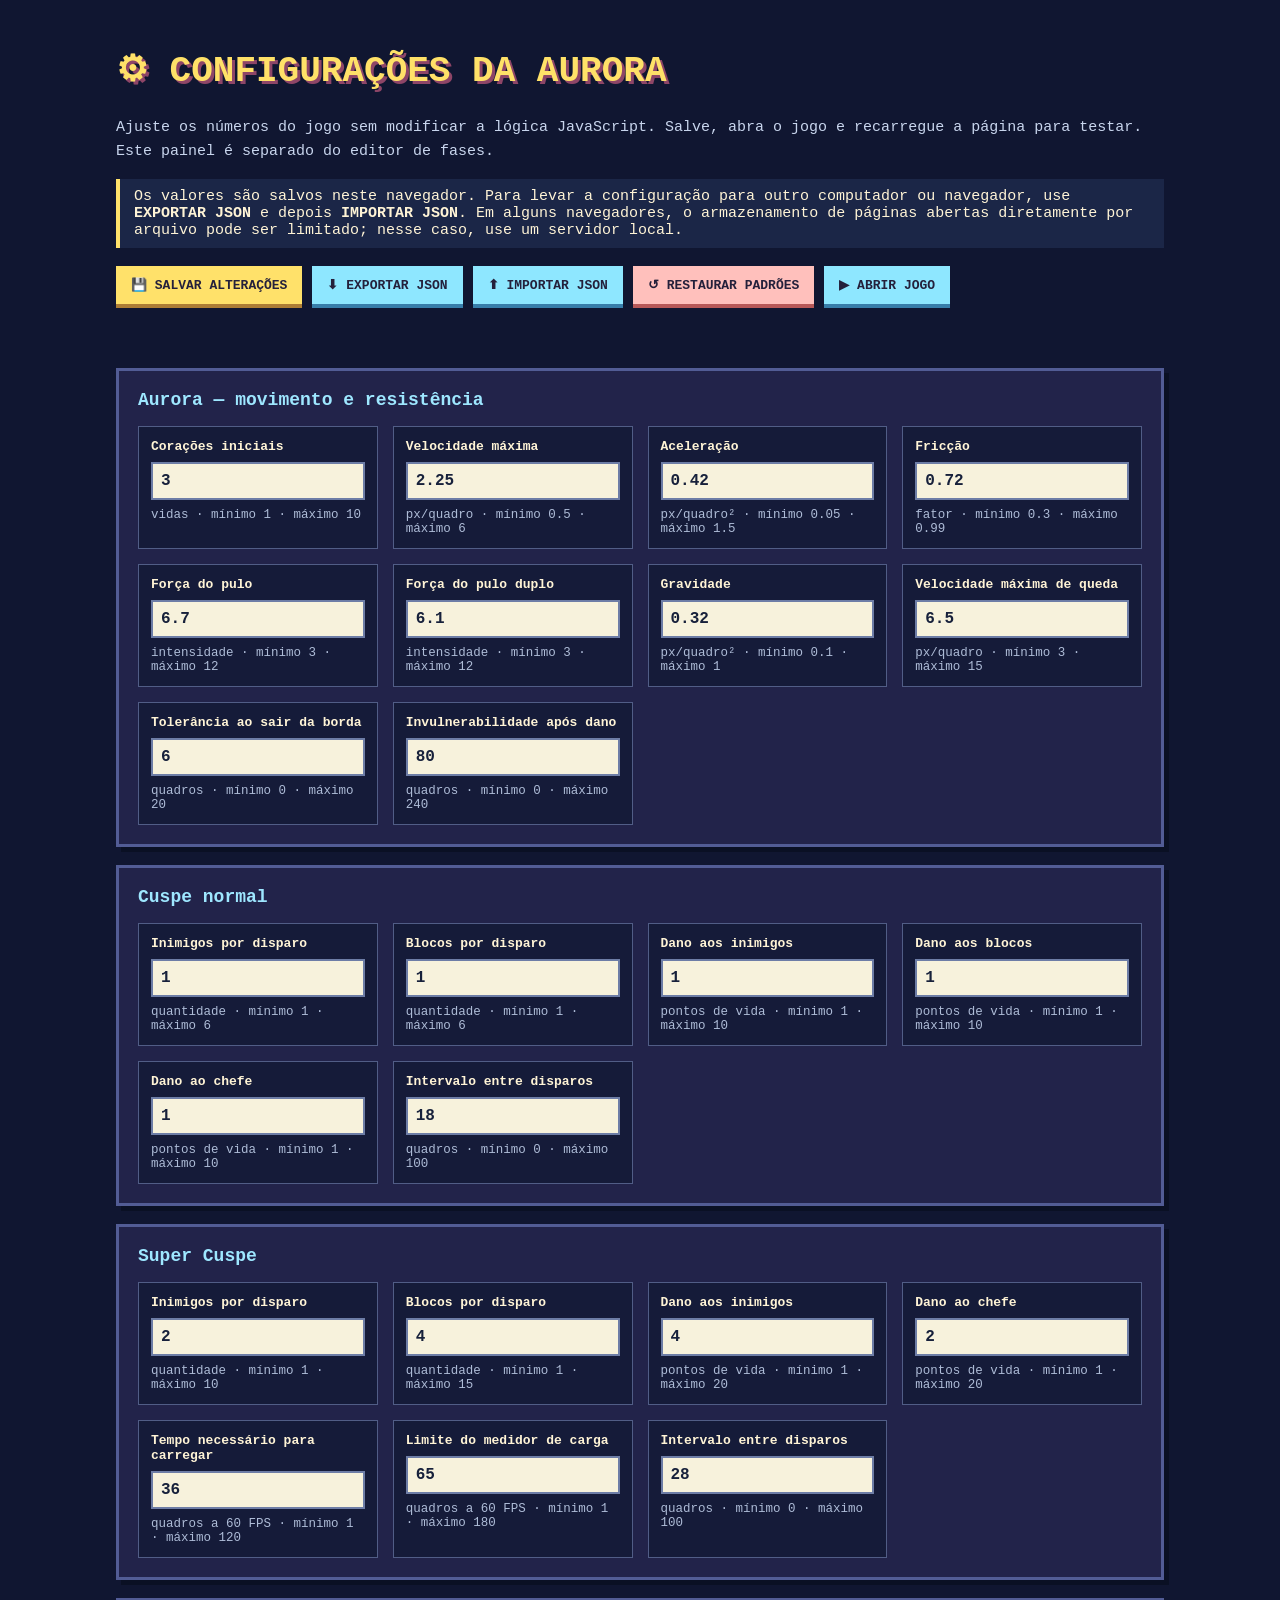
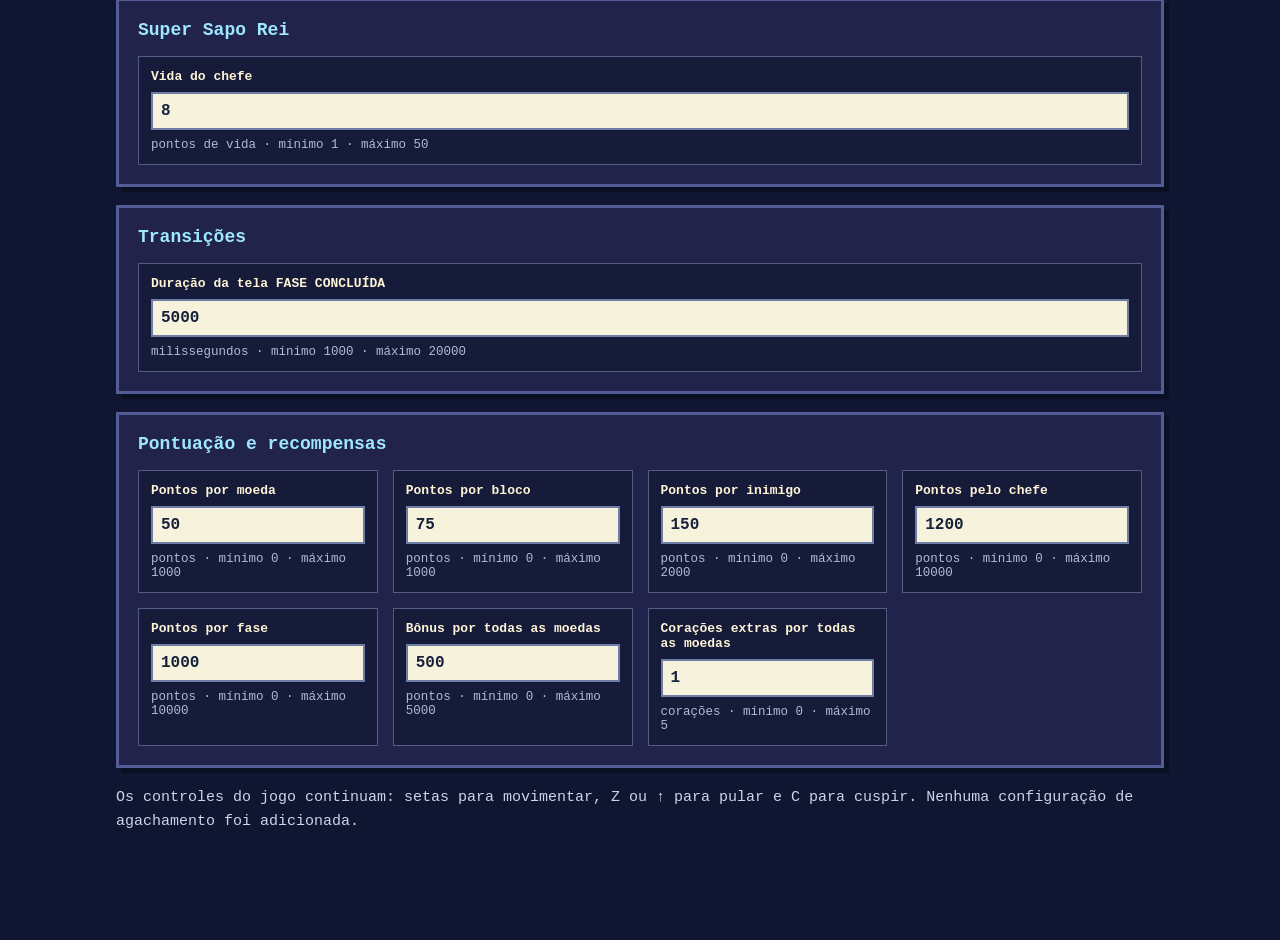
==== configuracoes.html @ b63d8986 "Implementação da versao 27 com editor de fases e configurações do jogo" ====
<!doctype html><html lang="pt-BR"><head><meta charset="utf-8"><meta name="viewport" content="width=device-width,initial-scale=1">
<title>Configurações — Super Aurora Cuspideira</title>
<style>
*{box-sizing:border-box}body{margin:0;background:#101631;color:#fff4d6;font:15px Consolas,monospace}
main{max-width:1080px;margin:auto;padding:24px 16px 55px}h1{font-size:clamp(21px,4vw,36px);color:#ffe168;text-shadow:3px 3px #8e4567}
h2{font-size:18px;color:#9ee7ff;margin:0 0 16px}p{line-height:1.6;color:#c8d5ed}
.toolbar{display:flex;gap:10px;flex-wrap:wrap;margin:18px 0;align-items:center}
button,a.action{display:inline-block;background:#ffe16a;color:#24203b;border:0;border-bottom:4px solid #ad7d35;padding:11px 15px;font:900 13px Consolas,monospace;text-decoration:none;cursor:pointer}
button.secondary,a.action.secondary{background:#8ee7ff;border-color:#387eaa}button.danger{background:#ffc0bc;border-color:#b75858}
section{background:#22234a;border:3px solid #525c95;padding:19px;margin:18px 0;box-shadow:5px 5px #0a1024}
.fields{display:grid;grid-template-columns:repeat(auto-fit,minmax(230px,1fr));gap:15px}
.field{display:flex;flex-direction:column;gap:8px;background:#151b39;padding:12px;border:1px solid #515d86}
.field label{font-weight:bold;font-size:13px}.field small{color:#aebcd7}.field input{width:100%;background:#f7f2dc;color:#17213b;border:2px solid #6d7da6;padding:8px;font:900 16px Consolas,monospace}
#status{min-height:24px;color:#8cf0ba;font-weight:bold}#status.error{color:#ffaaa6}
#fileInput{display:none}.note{border-left:4px solid #ffe16a;padding:9px 14px;background:#1b2647}
@media(max-width:480px){main{padding:12px}section{padding:12px}}
</style></head><body><main>
<h1>⚙ CONFIGURAÇÕES DA AURORA</h1>
<p>Ajuste os números do jogo sem modificar a lógica JavaScript. Salve, abra o jogo e recarregue a página para testar. Este painel é separado do editor de fases.</p>
<div class="note">Os valores são salvos neste navegador. Para levar a configuração para outro computador ou navegador, use <b>EXPORTAR JSON</b> e depois <b>IMPORTAR JSON</b>. Em alguns navegadores, o armazenamento de páginas abertas diretamente por arquivo pode ser limitado; nesse caso, use um servidor local.</div>
<div class="toolbar">
<button id="save">💾 SALVAR ALTERAÇÕES</button>
<button id="export" class="secondary">⬇ EXPORTAR JSON</button>
<button id="import" class="secondary">⬆ IMPORTAR JSON</button>
<button id="reset" class="danger">↺ RESTAURAR PADRÕES</button>
<a class="action secondary" href="index.html">▶ ABRIR JOGO</a>
<input type="file" id="fileInput" accept=".json,application/json">
</div>
<div id="status" role="status" aria-live="polite"></div>
<div id="sections"></div>
<p>Os controles do jogo continuam: setas para movimentar, Z ou ↑ para pular e C para cuspir. Nenhuma configuração de agachamento foi adicionada.</p>
</main>
<script src="js/config.js"></script>
<script>
(()=>{'use strict';
const api=window.AURORA_CONFIG_API;
const groups=[
 ['player','Aurora — movimento e resistência',[
 ['initialHearts','Corações iniciais','vidas'],['maxSpeed','Velocidade máxima','px/quadro'],
 ['acceleration','Aceleração','px/quadro²'],['friction','Fricção','fator'],
 ['jumpForce','Força do pulo','intensidade'],['doubleJumpForce','Força do pulo duplo','intensidade'],
 ['gravity','Gravidade','px/quadro²'],['maxFallSpeed','Velocidade máxima de queda','px/quadro'],
 ['coyoteFrames','Tolerância ao sair da borda','quadros'],['invulnerabilityFrames','Invulnerabilidade após dano','quadros']]],
 ['normalSpit','Cuspe normal',[
 ['maxEnemies','Inimigos por disparo','quantidade'],['maxBlocks','Blocos por disparo','quantidade'],
 ['enemyDamage','Dano aos inimigos','pontos de vida'],['blockDamage','Dano aos blocos','pontos de vida'],
 ['bossDamage','Dano ao chefe','pontos de vida'],['cooldownFrames','Intervalo entre disparos','quadros']]],
 ['superSpit','Super Cuspe',[
 ['maxEnemies','Inimigos por disparo','quantidade'],['maxBlocks','Blocos por disparo','quantidade'],
 ['enemyDamage','Dano aos inimigos','pontos de vida'],['bossDamage','Dano ao chefe','pontos de vida'],
 ['chargeFrames','Tempo necessário para carregar','quadros a 60 FPS'],
 ['chargeMaxFrames','Limite do medidor de carga','quadros a 60 FPS'],
 ['cooldownFrames','Intervalo entre disparos','quadros']]],
 ['boss','Super Sapo Rei',[['health','Vida do chefe','pontos de vida']]],
 ['transitions','Transições',[['victoryDelayMs','Duração da tela FASE CONCLUÍDA','milissegundos']]],
 ['rewards','Pontuação e recompensas',[
 ['coinPoints','Pontos por moeda','pontos'],['blockPoints','Pontos por bloco','pontos'],
 ['enemyPoints','Pontos por inimigo','pontos'],['bossPoints','Pontos pelo chefe','pontos'],
 ['stagePoints','Pontos por fase','pontos'],['allCoinsPoints','Bônus por todas as moedas','pontos'],
 ['allCoinsHearts','Corações extras por todas as moedas','corações']]]
];
const sections=document.querySelector('#sections');
let current=JSON.parse(JSON.stringify(window.AURORA_CONFIG));
function draw(){
 sections.replaceChildren();
 for(const [group,title,fields] of groups){
  const sec=document.createElement('section'),h=document.createElement('h2'),wrap=document.createElement('div');
  h.textContent=title;wrap.className='fields';
  for(const [key,label,unit] of fields){
   const [min,max,step]=api.ranges[group+'.'+key],id=group+'-'+key;
   const field=document.createElement('div'),lbl=document.createElement('label'),input=document.createElement('input'),help=document.createElement('small');
   field.className='field';lbl.htmlFor=id;lbl.textContent=label;
   input.type='number';input.id=id;input.dataset.group=group;input.dataset.key=key;
   input.min=min;input.max=max;input.step=step;input.value=current[group][key];
   help.textContent=unit+' · mínimo '+min+' · máximo '+max;
   field.append(lbl,input,help);wrap.append(field);
  }
  sec.append(h,wrap);sections.append(sec);
 }
}
function collect(){
 const next=JSON.parse(JSON.stringify(current));
 for(const input of document.querySelectorAll('input[data-group]')){
  const v=input.value.trim();if(v==='')throw Error('Preencha todos os campos.');
  const n=Number(v),path=input.dataset.group+'.'+input.dataset.key;
  const [min,max]=api.ranges[path];
  if(!Number.isFinite(n)||n<min||n>max)throw Error('Valor fora dos limites: '+path);
  next[input.dataset.group][input.dataset.key]=n;
 }
 if(next.superSpit.chargeMaxFrames<next.superSpit.chargeFrames)
  throw Error('O limite da carga não pode ser menor que o tempo de carregamento.');
 return api.sanitize(next);
}
function status(message,error=false){const el=document.querySelector('#status');el.textContent=message;el.classList.toggle('error',error)}
document.querySelector('#save').onclick=()=>{
 try{current=collect();localStorage.setItem(api.storageKey,JSON.stringify(current));status('Configurações salvas! Abra ou recarregue index.html para aplicar.');draw()}
 catch(e){status('Não foi possível salvar: '+e.message,true)}
};
document.querySelector('#export').onclick=()=>{
 try{const data=collect();const blob=new Blob([JSON.stringify(data,null,2)],{type:'application/json'});
 const url=URL.createObjectURL(blob),a=document.createElement('a');a.href=url;a.download='aurora-config.json';a.click();
 setTimeout(()=>URL.revokeObjectURL(url),2000);status('JSON exportado.')}
 catch(e){status(e.message,true)}
};
document.querySelector('#import').onclick=()=>document.querySelector('#fileInput').click();
document.querySelector('#fileInput').onchange=async e=>{
 const f=e.target.files[0];if(!f)return;
 try{const data=JSON.parse(await f.text());if(!data||typeof data!=='object'||!data.player||!data.superSpit)throw Error('JSON de configuração inválido.');
 current=api.sanitize(data);draw();status('JSON importado. Clique em SALVAR ALTERAÇÕES para aplicar.')}
 catch(err){status('Falha na importação: '+err.message,true)}finally{e.target.value=''}
};
document.querySelector('#reset').onclick=()=>{
 if(!confirm('Restaurar todos os parâmetros aos valores originais?'))return;
 current=JSON.parse(JSON.stringify(api.defaults));draw();status('Valores padrão restaurados no painel. Clique em SALVAR ALTERAÇÕES para aplicar.');
};
draw();
})();
</script></body></html>
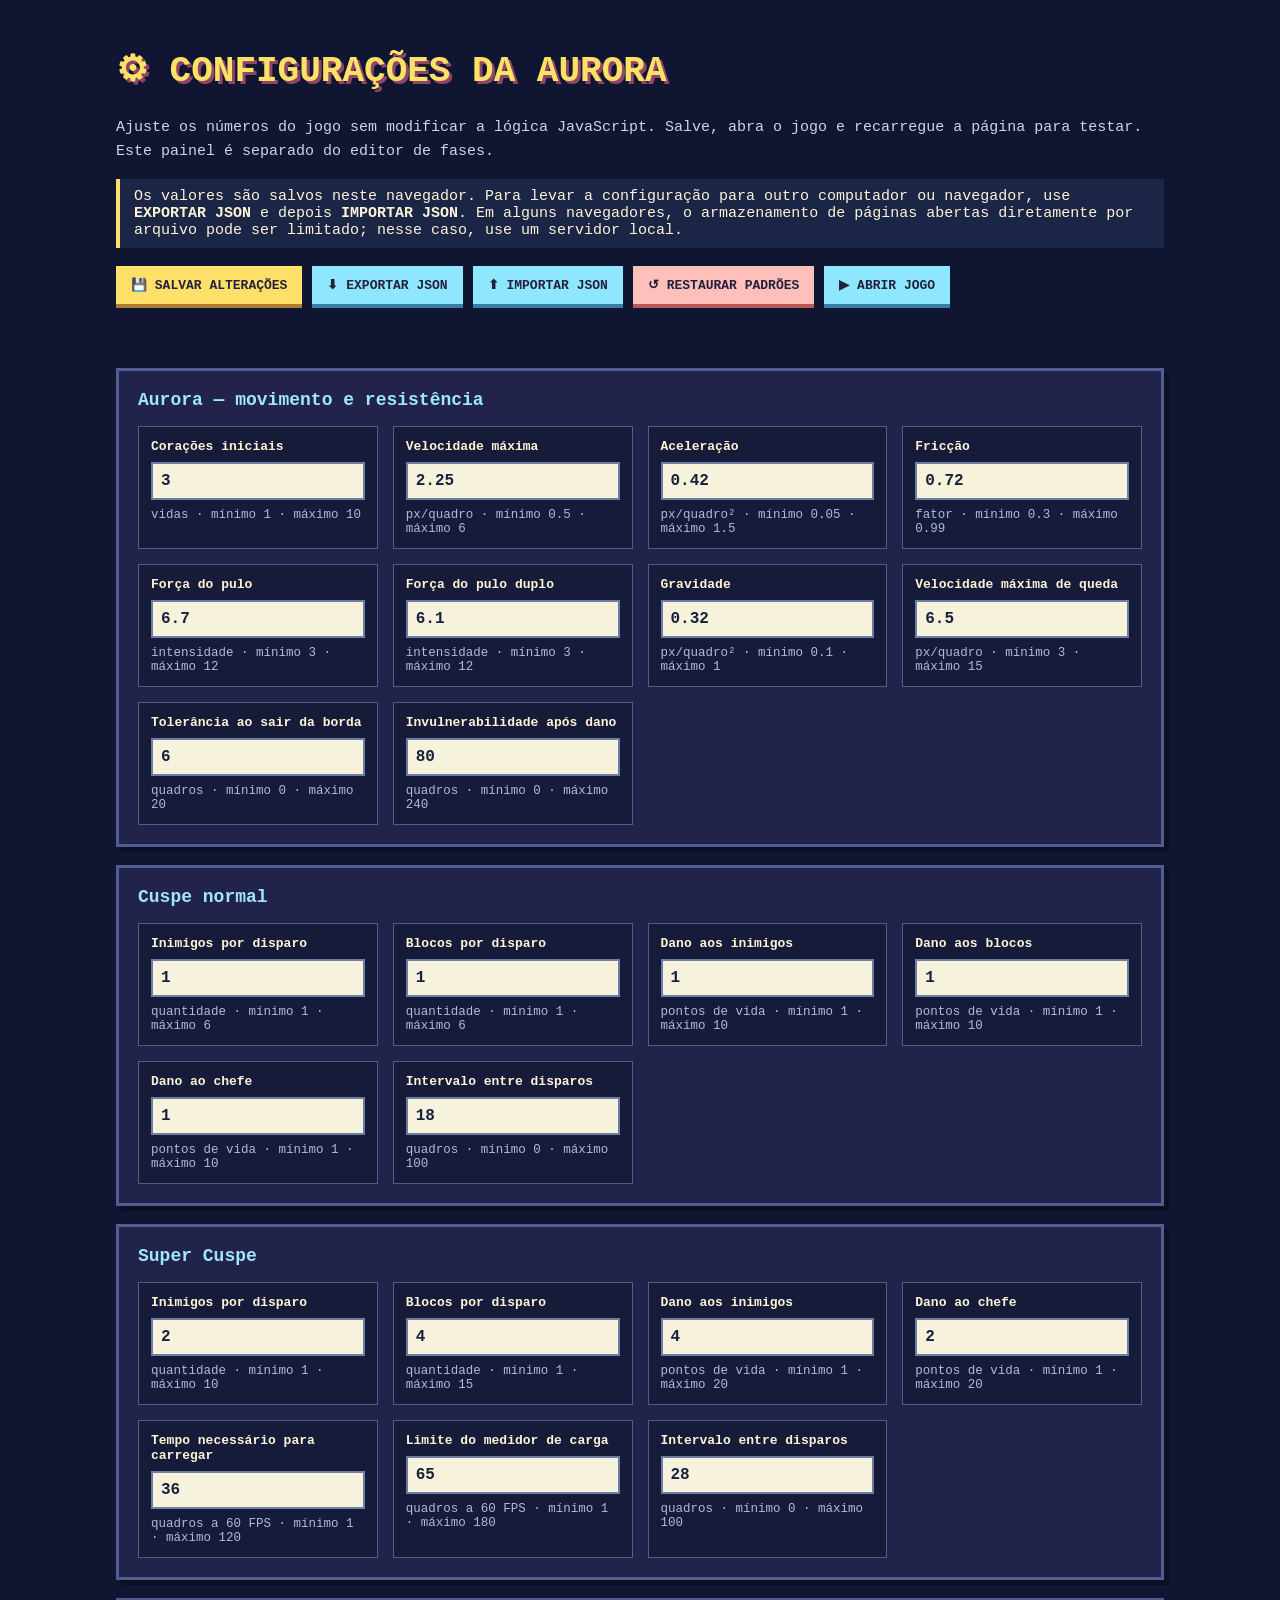
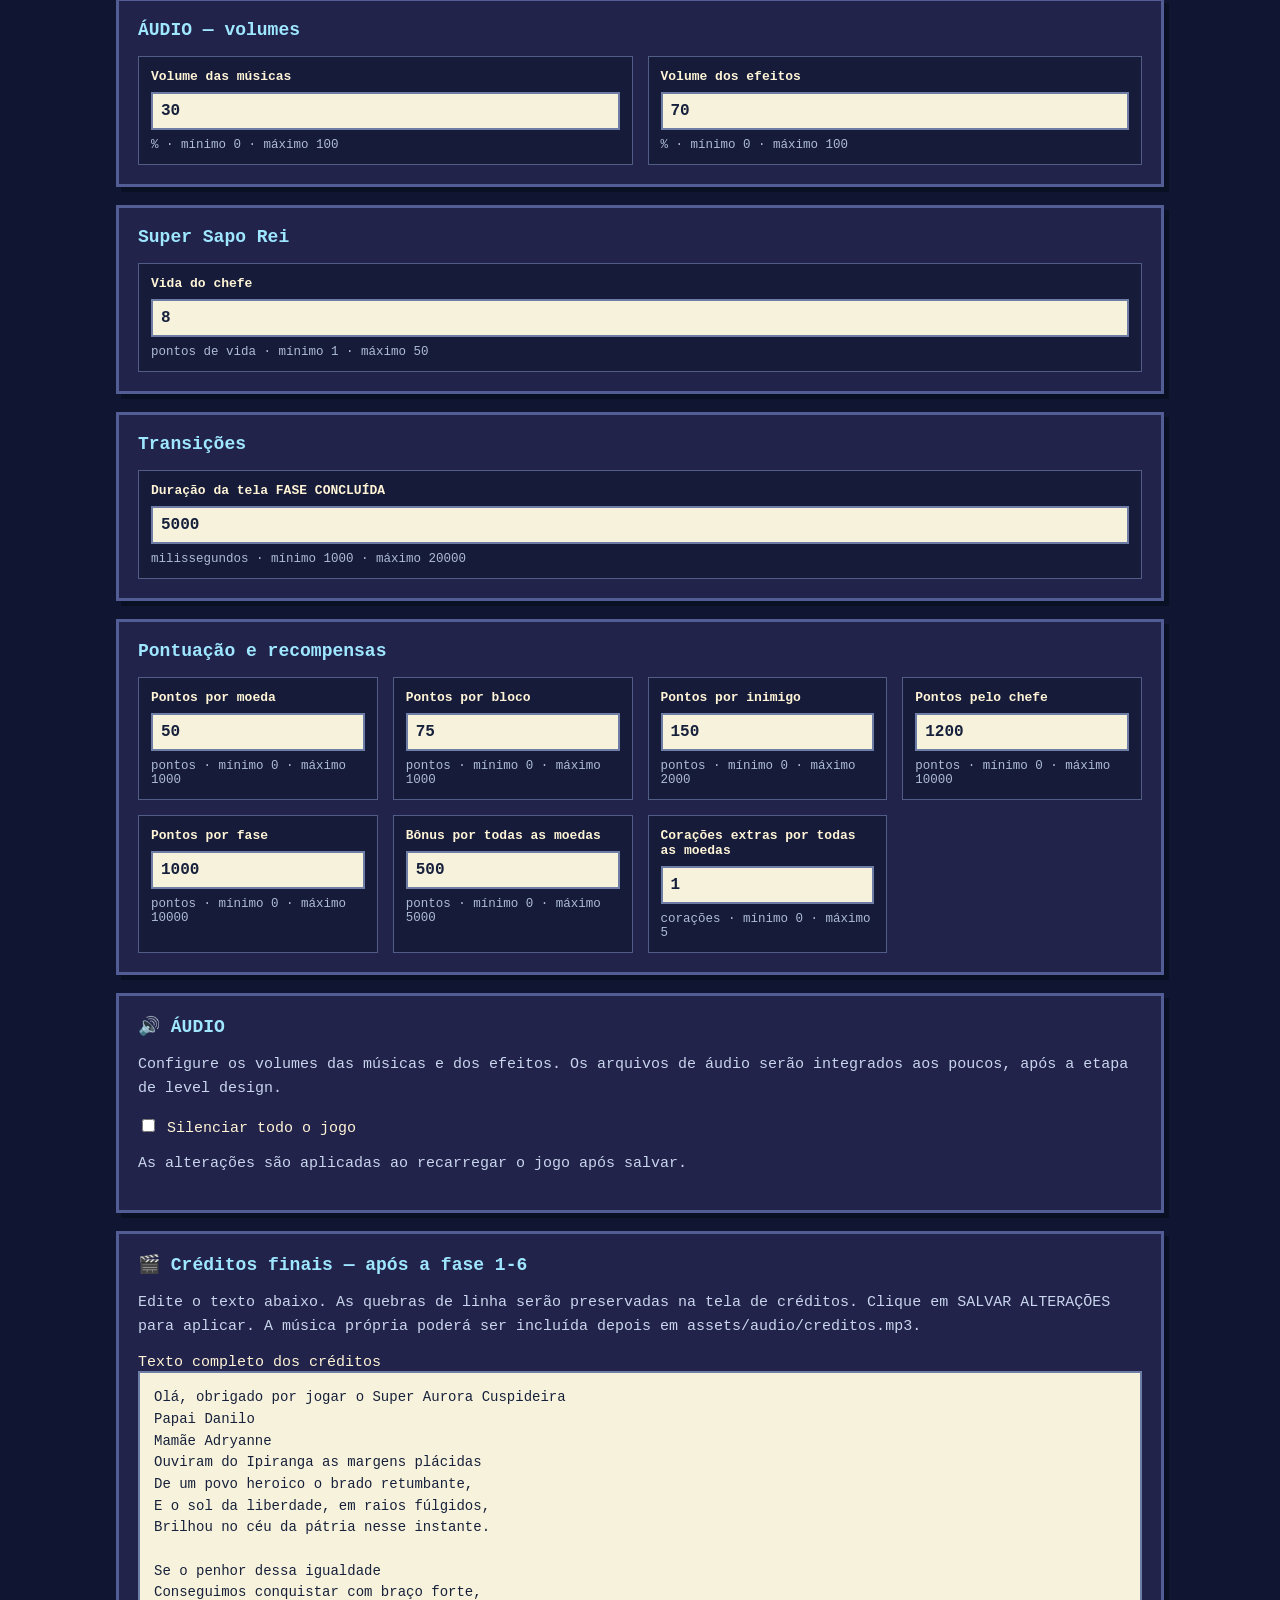
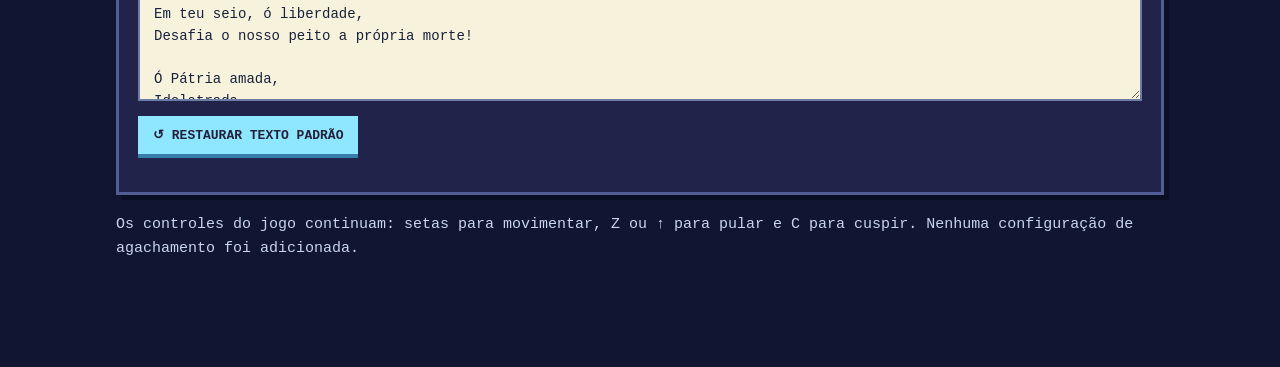
==== commit 629aba52: "update para versão 28.2" ====
--- a/configuracoes.html
+++ b/configuracoes.html
@@ -12,7 +12,7 @@
 .field{display:flex;flex-direction:column;gap:8px;background:#151b39;padding:12px;border:1px solid #515d86}
 .field label{font-weight:bold;font-size:13px}.field small{color:#aebcd7}.field input{width:100%;background:#f7f2dc;color:#17213b;border:2px solid #6d7da6;padding:8px;font:900 16px Consolas,monospace}
 #status{min-height:24px;color:#8cf0ba;font-weight:bold}#status.error{color:#ffaaa6}
-#fileInput{display:none}.note{border-left:4px solid #ffe16a;padding:9px 14px;background:#1b2647}
+#creditsText{display:block;width:100%;min-height:330px;resize:vertical;background:#f7f2dc;color:#17213b;border:2px solid #6d7da6;padding:14px;font:14px/1.55 Consolas,monospace;white-space:pre-wrap}#fileInput{display:none}.note{border-left:4px solid #ffe16a;padding:9px 14px;background:#1b2647}
 @media(max-width:480px){main{padding:12px}section{padding:12px}}
 </style></head><body><main>
 <h1>⚙ CONFIGURAÇÕES DA AURORA</h1>
@@ -28,9 +28,12 @@
 </div>
 <div id="status" role="status" aria-live="polite"></div>
 <div id="sections"></div>
+<section id="audioSettings"><h2>🔊 ÁUDIO</h2><p>Configure os volumes das músicas e dos efeitos. Os arquivos de áudio serão integrados aos poucos, após a etapa de level design.</p><label for="audioMuted"><input type="checkbox" id="audioMuted"> Silenciar todo o jogo</label><p>As alterações são aplicadas ao recarregar o jogo após salvar.</p></section>
+<section id="creditsSettings"><h2>🎬 Créditos finais — após a fase 1-6</h2><p>Edite o texto abaixo. As quebras de linha serão preservadas na tela de créditos. Clique em SALVAR ALTERAÇÕES para aplicar. A música própria poderá ser incluída depois em <code>assets/audio/creditos.mp3</code>.</p><label for="creditsText">Texto completo dos créditos</label><textarea id="creditsText" spellcheck="false"></textarea><p><button type="button" id="resetCredits" class="secondary">↺ RESTAURAR TEXTO PADRÃO</button></p></section>
 <p>Os controles do jogo continuam: setas para movimentar, Z ou ↑ para pular e C para cuspir. Nenhuma configuração de agachamento foi adicionada.</p>
 </main>
 <script src="js/config.js"></script>
+<script src="js/credits.js"></script>
 <script>
 (()=>{'use strict';
 const api=window.AURORA_CONFIG_API;
@@ -51,6 +54,7 @@
  ['chargeFrames','Tempo necessário para carregar','quadros a 60 FPS'],
  ['chargeMaxFrames','Limite do medidor de carga','quadros a 60 FPS'],
  ['cooldownFrames','Intervalo entre disparos','quadros']]],
+ ['audio','ÁUDIO — volumes', [['musicVolume','Volume das músicas','%'],['effectsVolume','Volume dos efeitos','%']]],
  ['boss','Super Sapo Rei',[['health','Vida do chefe','pontos de vida']]],
  ['transitions','Transições',[['victoryDelayMs','Duração da tela FASE CONCLUÍDA','milissegundos']]],
  ['rewards','Pontuação e recompensas',[
@@ -61,6 +65,8 @@
 ];
 const sections=document.querySelector('#sections');
 let current=JSON.parse(JSON.stringify(window.AURORA_CONFIG));
+const muteField=document.querySelector('#audioMuted');muteField.checked=current.audio.muted;
+const creditsField=document.querySelector('#creditsText');creditsField.value=window.AURORA_CREDITS.load();
 function draw(){
  sections.replaceChildren();
  for(const [group,title,fields] of groups){
@@ -89,15 +95,16 @@
  }
  if(next.superSpit.chargeMaxFrames<next.superSpit.chargeFrames)
   throw Error('O limite da carga não pode ser menor que o tempo de carregamento.');
+ next.audio.muted=muteField.checked;
  return api.sanitize(next);
 }
 function status(message,error=false){const el=document.querySelector('#status');el.textContent=message;el.classList.toggle('error',error)}
 document.querySelector('#save').onclick=()=>{
- try{current=collect();localStorage.setItem(api.storageKey,JSON.stringify(current));status('Configurações salvas! Abra ou recarregue index.html para aplicar.');draw()}
+ try{current=collect();localStorage.setItem(api.storageKey,JSON.stringify(current));window.AURORA_CREDITS.save(creditsField.value);status('Configurações salvas! Abra ou recarregue index.html para aplicar.');draw()}
  catch(e){status('Não foi possível salvar: '+e.message,true)}
 };
 document.querySelector('#export').onclick=()=>{
- try{const data=collect();const blob=new Blob([JSON.stringify(data,null,2)],{type:'application/json'});
+ try{const data=collect();data.creditsText=creditsField.value;const blob=new Blob([JSON.stringify(data,null,2)],{type:'application/json'});
  const url=URL.createObjectURL(blob),a=document.createElement('a');a.href=url;a.download='aurora-config.json';a.click();
  setTimeout(()=>URL.revokeObjectURL(url),2000);status('JSON exportado.')}
  catch(e){status(e.message,true)}
@@ -106,13 +113,14 @@
 document.querySelector('#fileInput').onchange=async e=>{
  const f=e.target.files[0];if(!f)return;
  try{const data=JSON.parse(await f.text());if(!data||typeof data!=='object'||!data.player||!data.superSpit)throw Error('JSON de configuração inválido.');
- current=api.sanitize(data);draw();status('JSON importado. Clique em SALVAR ALTERAÇÕES para aplicar.')}
+ current=api.sanitize(data);muteField.checked=current.audio.muted;if(typeof data.creditsText==='string')creditsField.value=data.creditsText;draw();status('JSON importado. Clique em SALVAR ALTERAÇÕES para aplicar.')}
  catch(err){status('Falha na importação: '+err.message,true)}finally{e.target.value=''}
 };
 document.querySelector('#reset').onclick=()=>{
  if(!confirm('Restaurar todos os parâmetros aos valores originais?'))return;
- current=JSON.parse(JSON.stringify(api.defaults));draw();status('Valores padrão restaurados no painel. Clique em SALVAR ALTERAÇÕES para aplicar.');
+ current=JSON.parse(JSON.stringify(api.defaults));muteField.checked=current.audio.muted;creditsField.value=window.AURORA_CREDITS.defaultText;draw();status('Valores padrão restaurados no painel. Clique em SALVAR ALTERAÇÕES para aplicar.');
 };
+document.querySelector('#resetCredits').onclick=()=>{creditsField.value=window.AURORA_CREDITS.defaultText;status('Texto padrão restaurado no painel. Clique em SALVAR ALTERAÇÕES para aplicar.')};
 draw();
 })();
 </script></body></html>
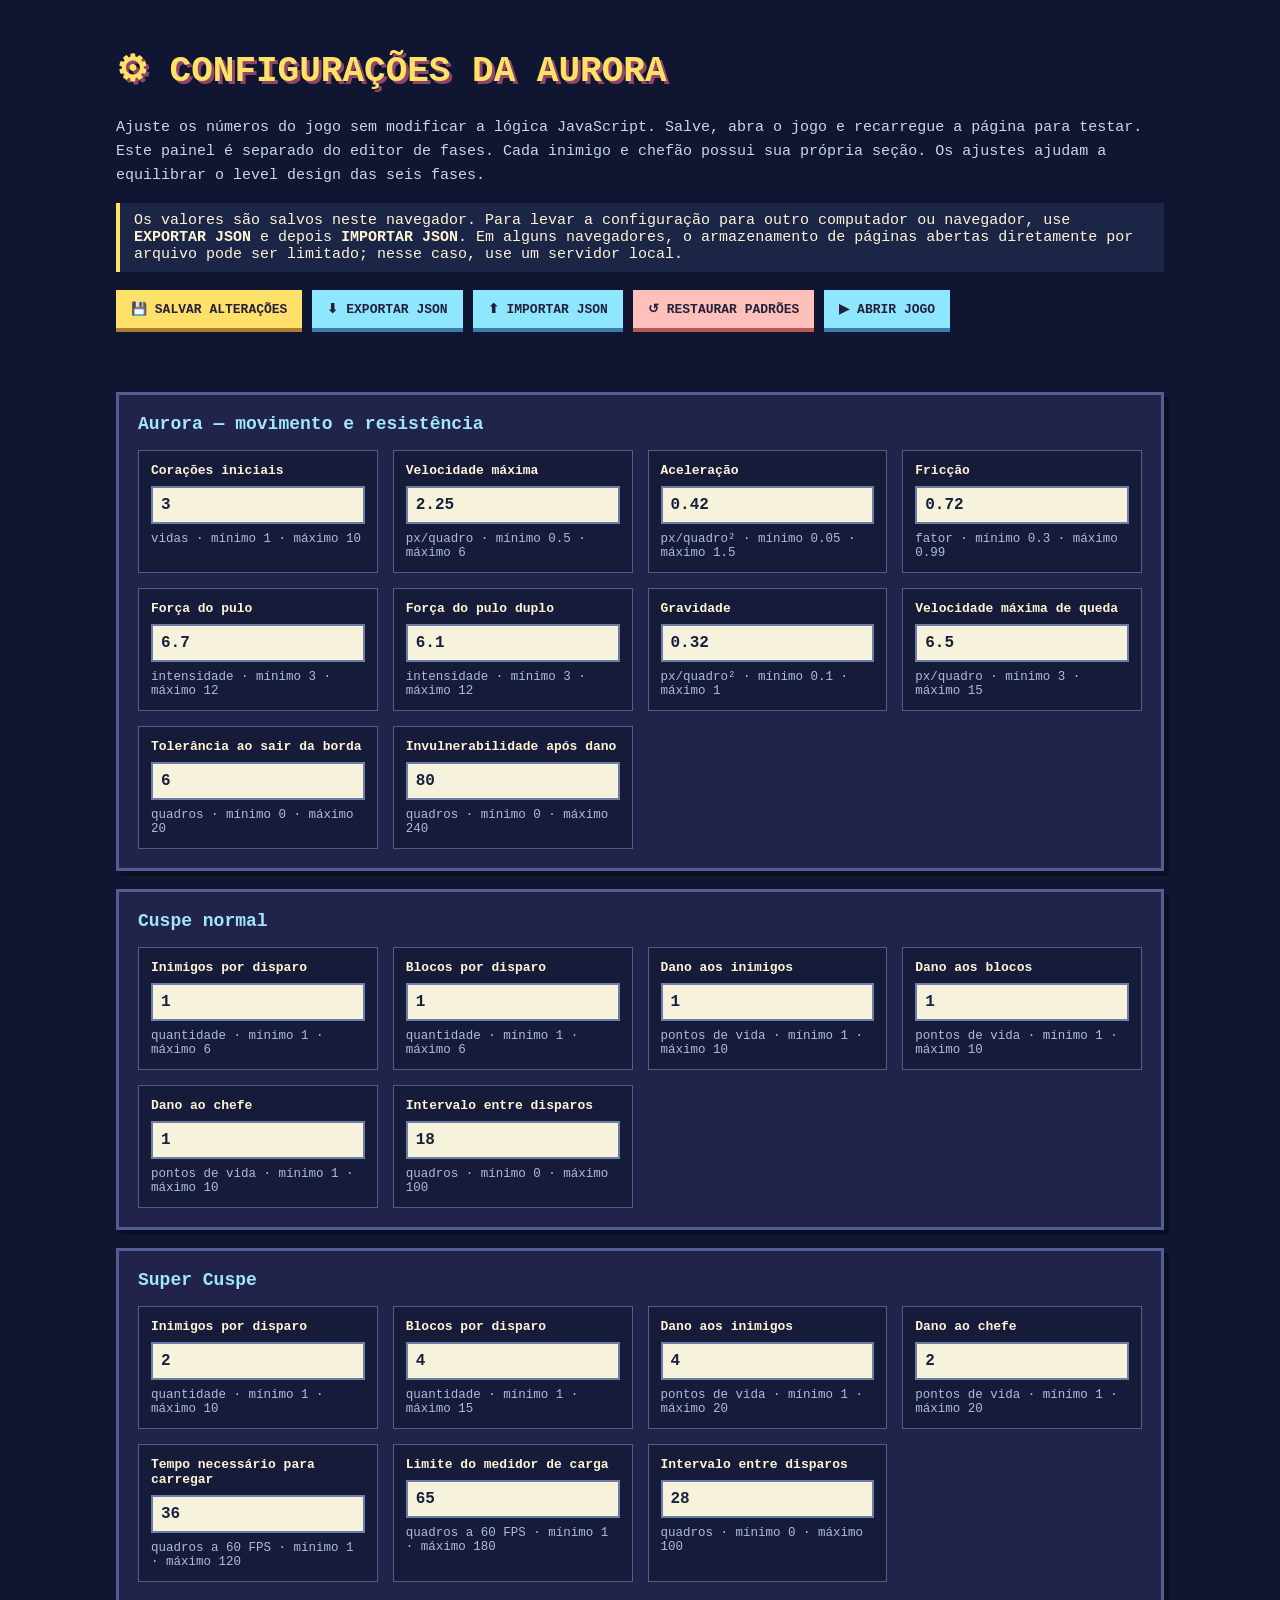
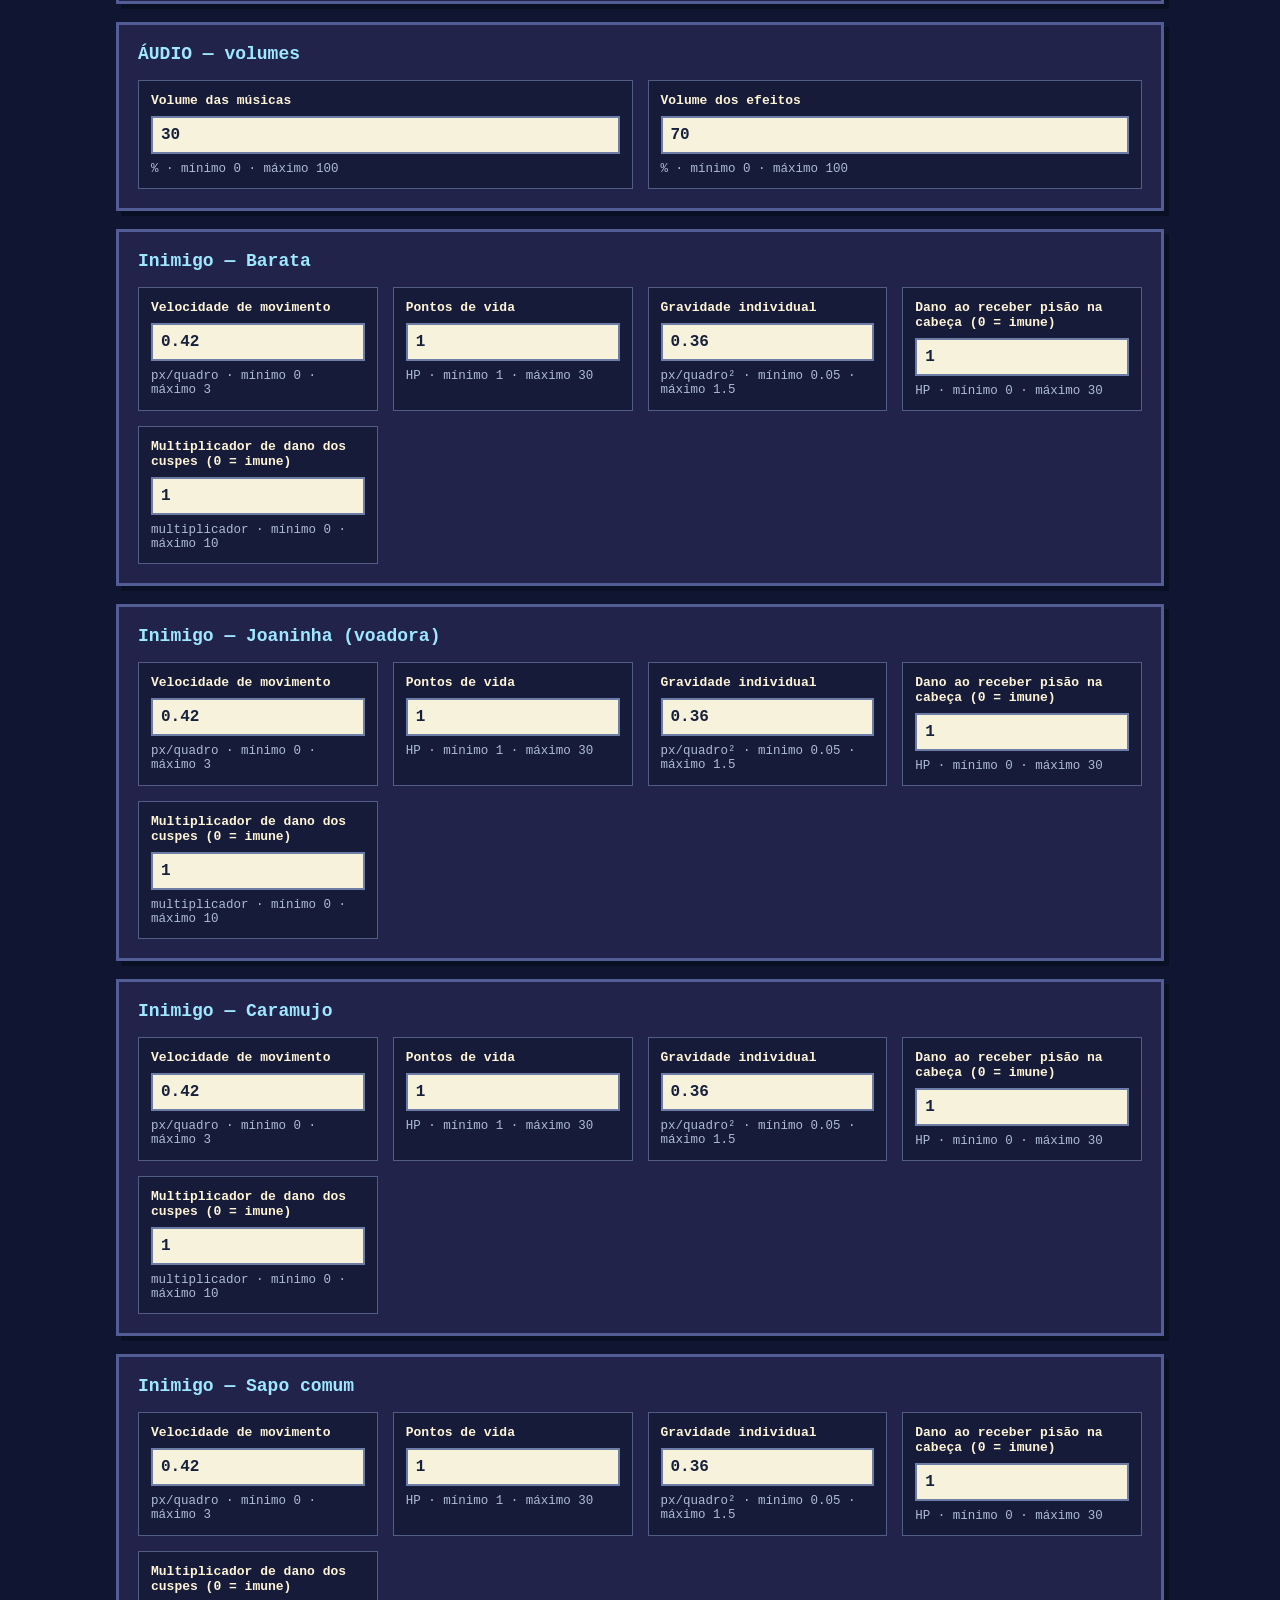
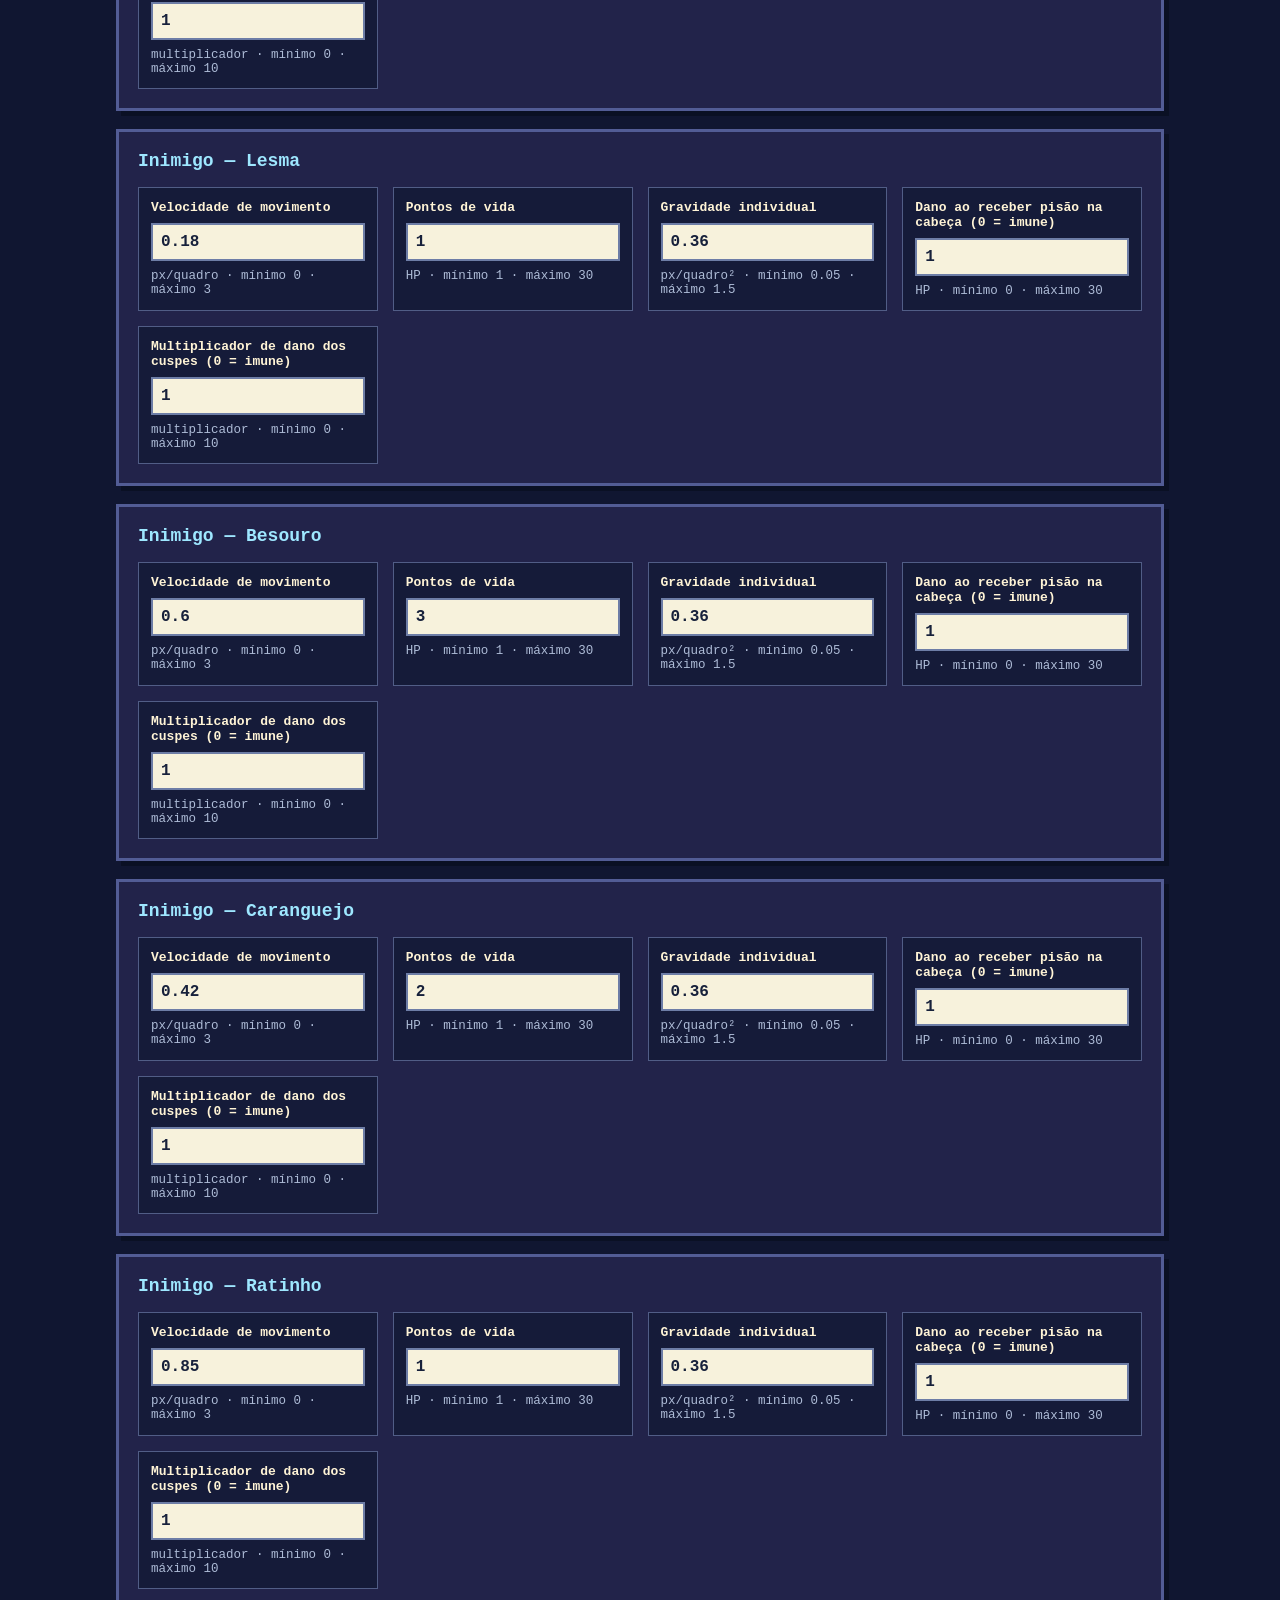
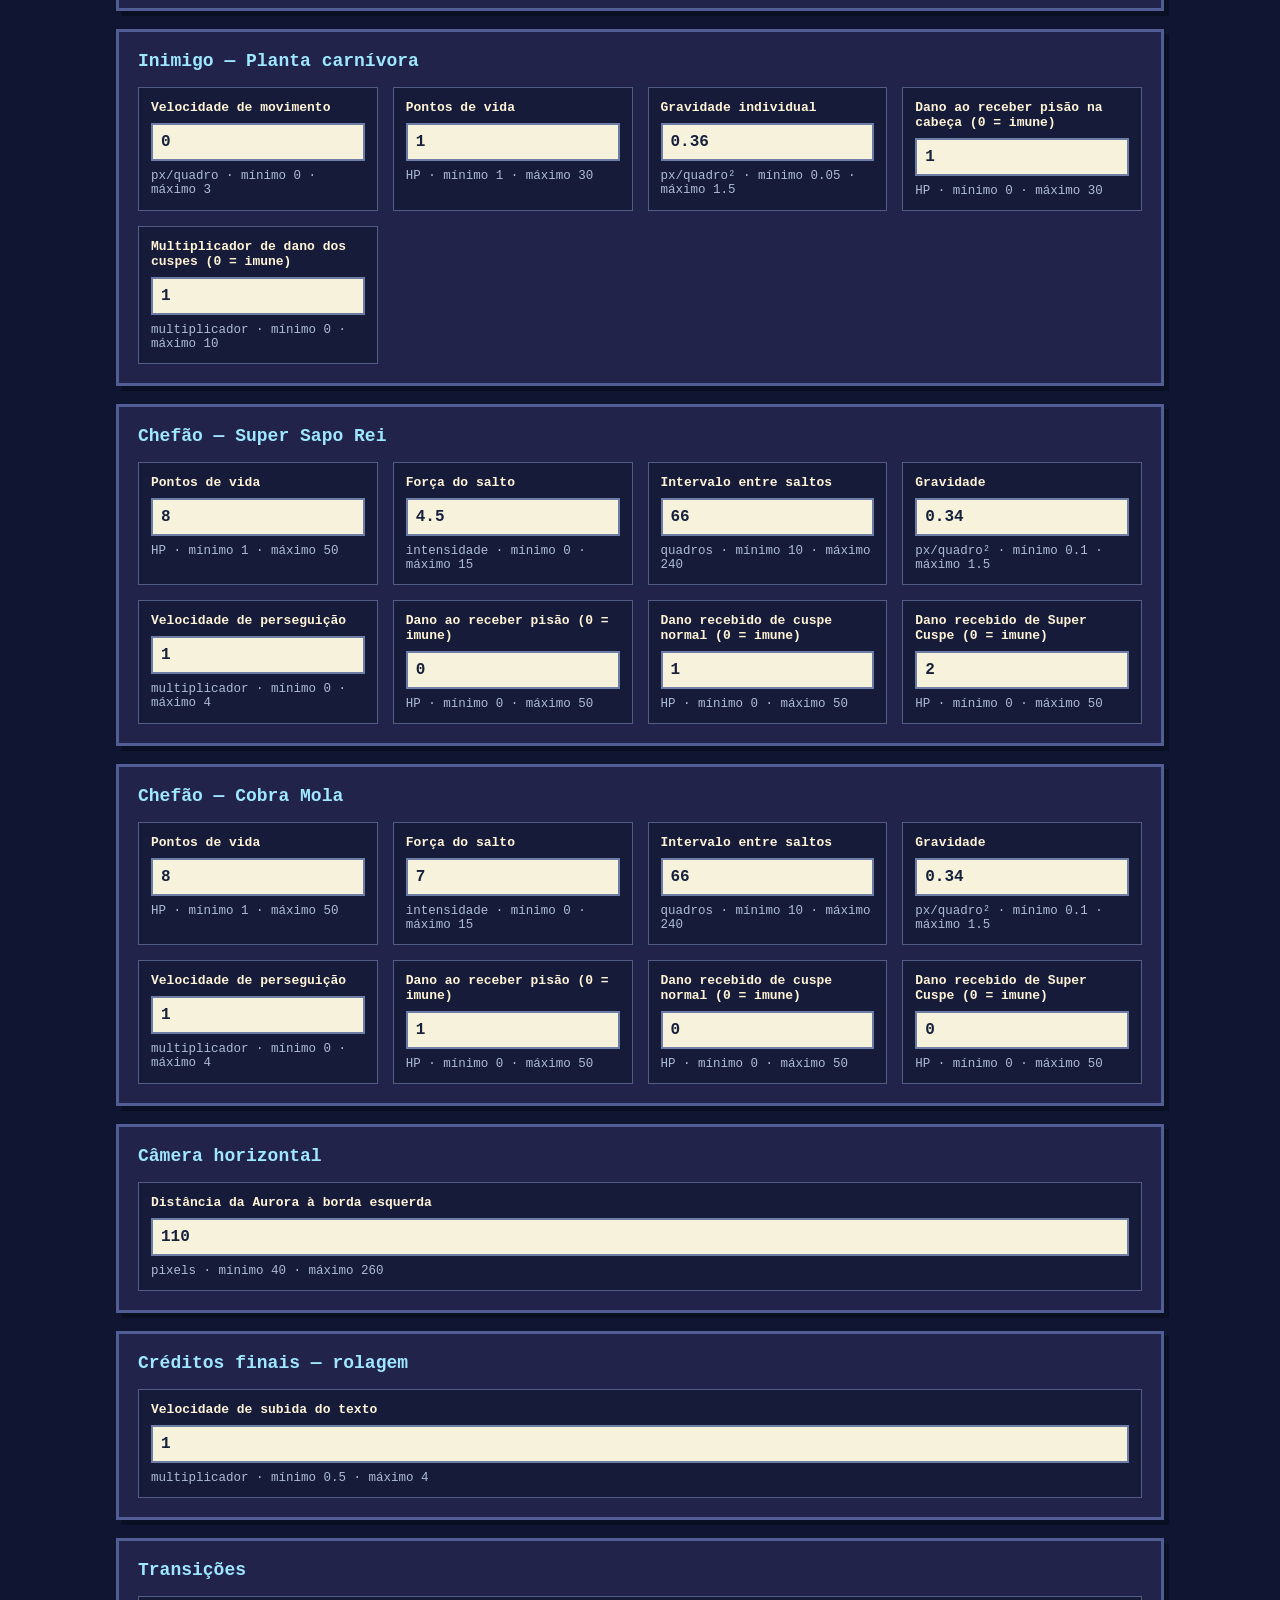
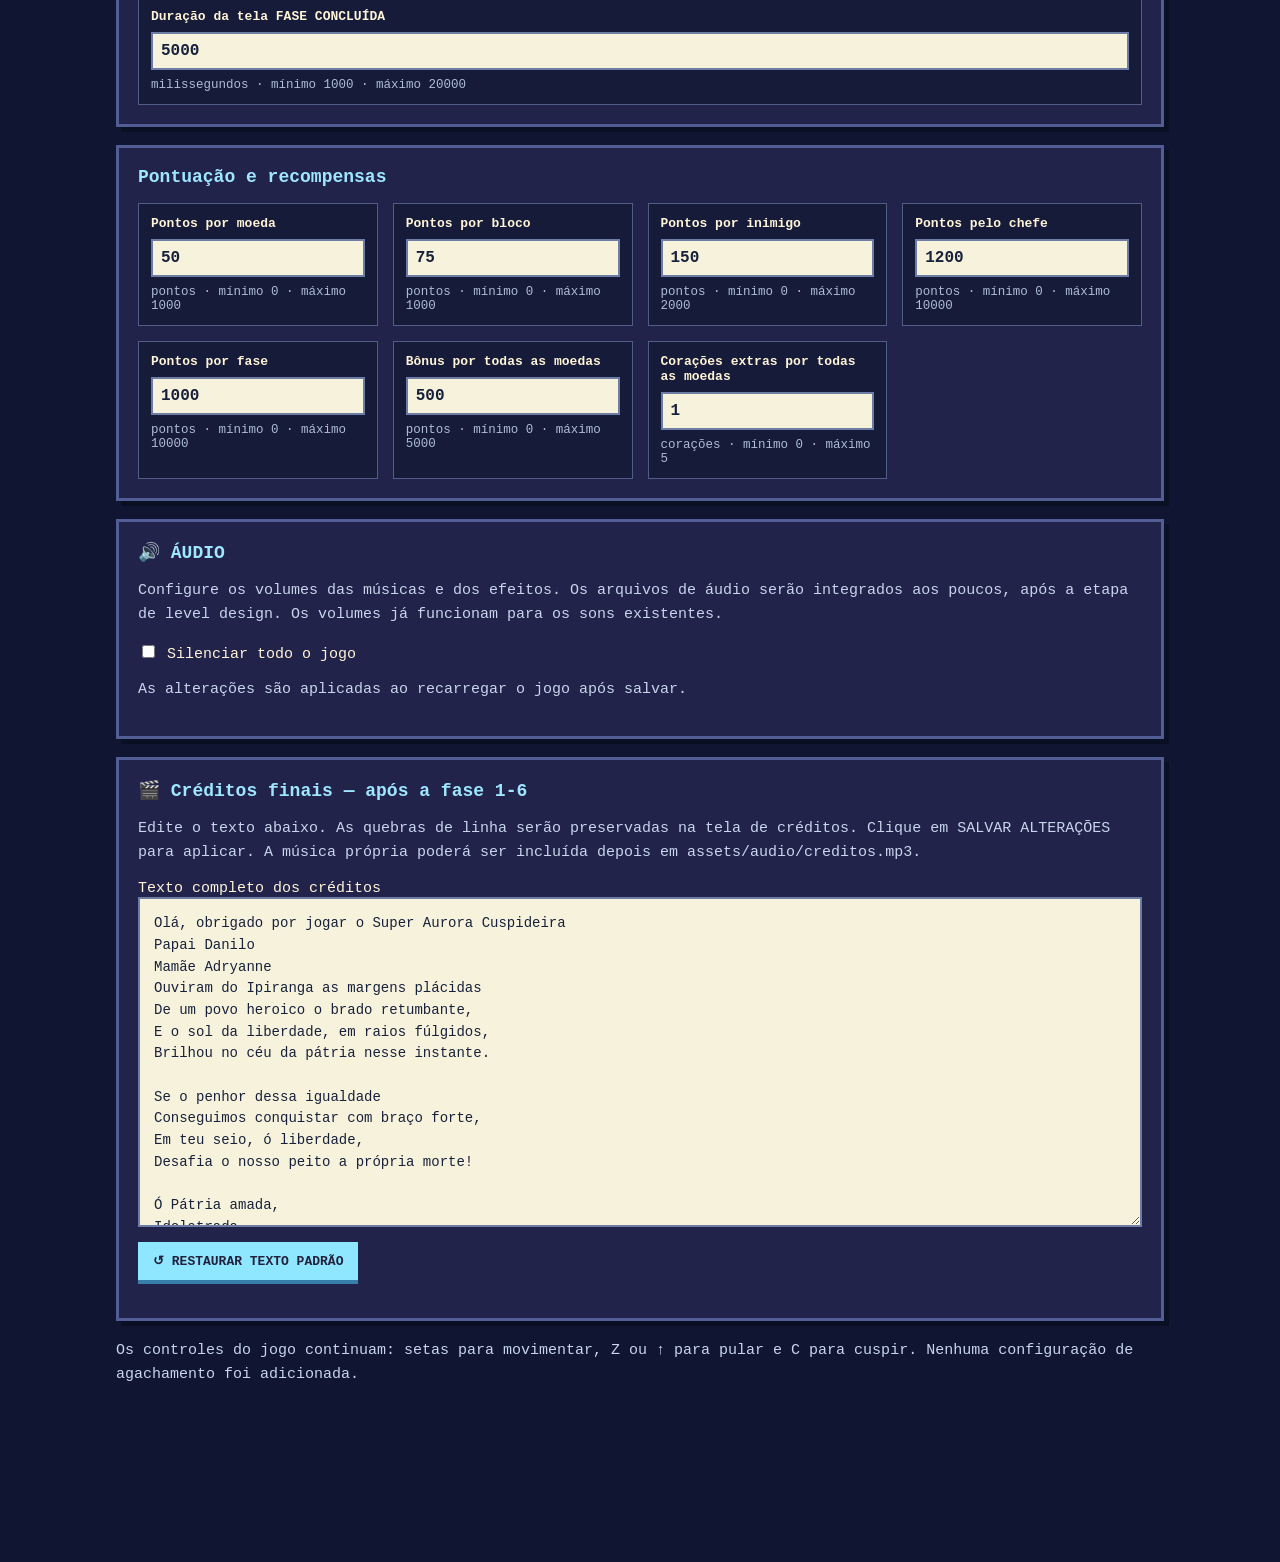
==== commit e071bcc8: "criação da ramificação BETA" ====
--- a/configuracoes.html
+++ b/configuracoes.html
@@ -16,7 +16,7 @@
 @media(max-width:480px){main{padding:12px}section{padding:12px}}
 </style></head><body><main>
 <h1>⚙ CONFIGURAÇÕES DA AURORA</h1>
-<p>Ajuste os números do jogo sem modificar a lógica JavaScript. Salve, abra o jogo e recarregue a página para testar. Este painel é separado do editor de fases.</p>
+<p>Ajuste os números do jogo sem modificar a lógica JavaScript. Salve, abra o jogo e recarregue a página para testar. Este painel é separado do editor de fases. Cada inimigo e chefão possui sua própria seção. Os ajustes ajudam a equilibrar o level design das seis fases.</p>
 <div class="note">Os valores são salvos neste navegador. Para levar a configuração para outro computador ou navegador, use <b>EXPORTAR JSON</b> e depois <b>IMPORTAR JSON</b>. Em alguns navegadores, o armazenamento de páginas abertas diretamente por arquivo pode ser limitado; nesse caso, use um servidor local.</div>
 <div class="toolbar">
 <button id="save">💾 SALVAR ALTERAÇÕES</button>
@@ -28,7 +28,7 @@
 </div>
 <div id="status" role="status" aria-live="polite"></div>
 <div id="sections"></div>
-<section id="audioSettings"><h2>🔊 ÁUDIO</h2><p>Configure os volumes das músicas e dos efeitos. Os arquivos de áudio serão integrados aos poucos, após a etapa de level design.</p><label for="audioMuted"><input type="checkbox" id="audioMuted"> Silenciar todo o jogo</label><p>As alterações são aplicadas ao recarregar o jogo após salvar.</p></section>
+<section id="audioSettings"><h2>🔊 ÁUDIO</h2><p>Configure os volumes das músicas e dos efeitos. Os arquivos de áudio serão integrados aos poucos, após a etapa de level design. Os volumes já funcionam para os sons existentes.</p><label for="audioMuted"><input type="checkbox" id="audioMuted"> Silenciar todo o jogo</label><p>As alterações são aplicadas ao recarregar o jogo após salvar.</p></section>
 <section id="creditsSettings"><h2>🎬 Créditos finais — após a fase 1-6</h2><p>Edite o texto abaixo. As quebras de linha serão preservadas na tela de créditos. Clique em SALVAR ALTERAÇÕES para aplicar. A música própria poderá ser incluída depois em <code>assets/audio/creditos.mp3</code>.</p><label for="creditsText">Texto completo dos créditos</label><textarea id="creditsText" spellcheck="false"></textarea><p><button type="button" id="resetCredits" class="secondary">↺ RESTAURAR TEXTO PADRÃO</button></p></section>
 <p>Os controles do jogo continuam: setas para movimentar, Z ou ↑ para pular e C para cuspir. Nenhuma configuração de agachamento foi adicionada.</p>
 </main>
@@ -55,7 +55,19 @@
  ['chargeMaxFrames','Limite do medidor de carga','quadros a 60 FPS'],
  ['cooldownFrames','Intervalo entre disparos','quadros']]],
  ['audio','ÁUDIO — volumes', [['musicVolume','Volume das músicas','%'],['effectsVolume','Volume dos efeitos','%']]],
- ['boss','Super Sapo Rei',[['health','Vida do chefe','pontos de vida']]],
+ ['enemy_barata','Inimigo — Barata',[['speed','Velocidade de movimento','px/quadro'],['health','Pontos de vida','HP'],['gravity','Gravidade individual','px/quadro²'],['stompDamage','Dano ao receber pisão na cabeça (0 = imune)','HP'],['spitDamageMultiplier','Multiplicador de dano dos cuspes (0 = imune)','multiplicador']]],
+ ['enemy_joaninha','Inimigo — Joaninha (voadora)',[['speed','Velocidade de movimento','px/quadro'],['health','Pontos de vida','HP'],['gravity','Gravidade individual','px/quadro²'],['stompDamage','Dano ao receber pisão na cabeça (0 = imune)','HP'],['spitDamageMultiplier','Multiplicador de dano dos cuspes (0 = imune)','multiplicador']]],
+ ['enemy_caramujo','Inimigo — Caramujo',[['speed','Velocidade de movimento','px/quadro'],['health','Pontos de vida','HP'],['gravity','Gravidade individual','px/quadro²'],['stompDamage','Dano ao receber pisão na cabeça (0 = imune)','HP'],['spitDamageMultiplier','Multiplicador de dano dos cuspes (0 = imune)','multiplicador']]],
+ ['enemy_sapo','Inimigo — Sapo comum',[['speed','Velocidade de movimento','px/quadro'],['health','Pontos de vida','HP'],['gravity','Gravidade individual','px/quadro²'],['stompDamage','Dano ao receber pisão na cabeça (0 = imune)','HP'],['spitDamageMultiplier','Multiplicador de dano dos cuspes (0 = imune)','multiplicador']]],
+ ['enemy_lesma','Inimigo — Lesma',[['speed','Velocidade de movimento','px/quadro'],['health','Pontos de vida','HP'],['gravity','Gravidade individual','px/quadro²'],['stompDamage','Dano ao receber pisão na cabeça (0 = imune)','HP'],['spitDamageMultiplier','Multiplicador de dano dos cuspes (0 = imune)','multiplicador']]],
+ ['enemy_besouro','Inimigo — Besouro',[['speed','Velocidade de movimento','px/quadro'],['health','Pontos de vida','HP'],['gravity','Gravidade individual','px/quadro²'],['stompDamage','Dano ao receber pisão na cabeça (0 = imune)','HP'],['spitDamageMultiplier','Multiplicador de dano dos cuspes (0 = imune)','multiplicador']]],
+ ['enemy_caranguejo','Inimigo — Caranguejo',[['speed','Velocidade de movimento','px/quadro'],['health','Pontos de vida','HP'],['gravity','Gravidade individual','px/quadro²'],['stompDamage','Dano ao receber pisão na cabeça (0 = imune)','HP'],['spitDamageMultiplier','Multiplicador de dano dos cuspes (0 = imune)','multiplicador']]],
+ ['enemy_ratinho','Inimigo — Ratinho',[['speed','Velocidade de movimento','px/quadro'],['health','Pontos de vida','HP'],['gravity','Gravidade individual','px/quadro²'],['stompDamage','Dano ao receber pisão na cabeça (0 = imune)','HP'],['spitDamageMultiplier','Multiplicador de dano dos cuspes (0 = imune)','multiplicador']]],
+ ['enemy_planta','Inimigo — Planta carnívora',[['speed','Velocidade de movimento','px/quadro'],['health','Pontos de vida','HP'],['gravity','Gravidade individual','px/quadro²'],['stompDamage','Dano ao receber pisão na cabeça (0 = imune)','HP'],['spitDamageMultiplier','Multiplicador de dano dos cuspes (0 = imune)','multiplicador']]],
+ ['boss_sapo_rei','Chefão — Super Sapo Rei',[['health','Pontos de vida','HP'],['jumpForce','Força do salto','intensidade'],['jumpInterval','Intervalo entre saltos','quadros'],['gravity','Gravidade','px/quadro²'],['moveSpeed','Velocidade de perseguição','multiplicador'],['stompDamage','Dano ao receber pisão (0 = imune)','HP'],['normalSpitDamage','Dano recebido de cuspe normal (0 = imune)','HP'],['superSpitDamage','Dano recebido de Super Cuspe (0 = imune)','HP']]],
+ ['boss_cobra_mola','Chefão — Cobra Mola',[['health','Pontos de vida','HP'],['jumpForce','Força do salto','intensidade'],['jumpInterval','Intervalo entre saltos','quadros'],['gravity','Gravidade','px/quadro²'],['moveSpeed','Velocidade de perseguição','multiplicador'],['stompDamage','Dano ao receber pisão (0 = imune)','HP'],['normalSpitDamage','Dano recebido de cuspe normal (0 = imune)','HP'],['superSpitDamage','Dano recebido de Super Cuspe (0 = imune)','HP']]],
+ ['camera','Câmera horizontal',[['followOffset','Distância da Aurora à borda esquerda','pixels']]],
+ ['credits','Créditos finais — rolagem',[['speedMultiplier','Velocidade de subida do texto','multiplicador']]],
  ['transitions','Transições',[['victoryDelayMs','Duração da tela FASE CONCLUÍDA','milissegundos']]],
  ['rewards','Pontuação e recompensas',[
  ['coinPoints','Pontos por moeda','pontos'],['blockPoints','Pontos por bloco','pontos'],
